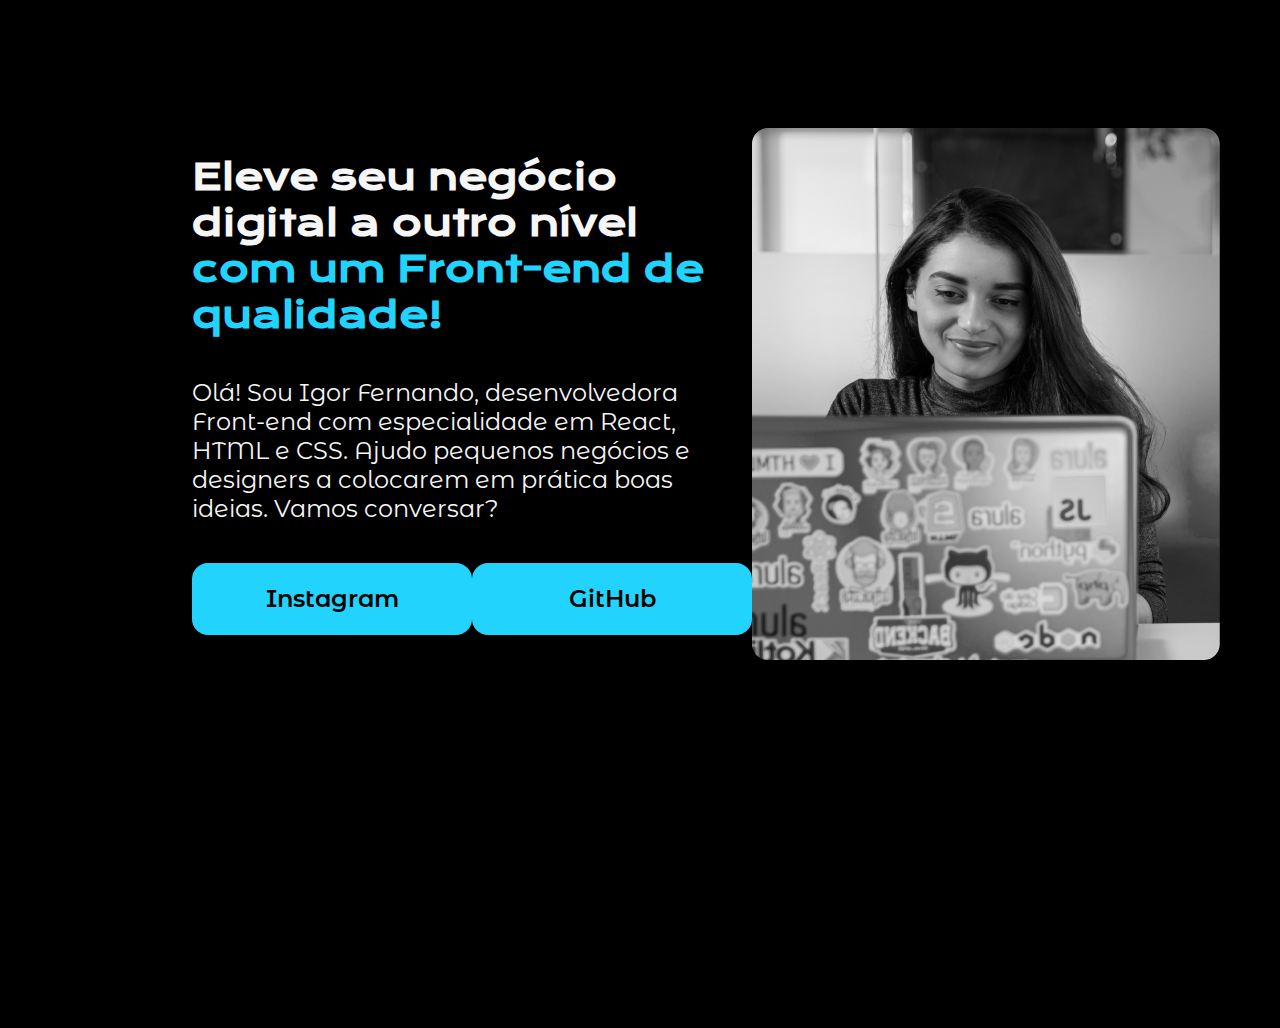
==== index.html @ 33a17978 "Initial commit" ====
<!DOCTYPE html>
<html lang="pt-br">
<head>
    <meta charset="UTF-8">
    <meta http-equiv="X-UA-Compatible" content="IE=edge">
    <meta name="viewport" content="width=device-width, initial-scale=1.0">
    <title>Portifolio</title>
    <!--rel - indica qual a relacao de um documento html com um documento css-->
    <link rel="stylesheet" href="style.css"> <!--link - e como se importasse um arquivo-->
</head>
<body>
    <header></header>
    <main class="apresentacao">
        <section class="apresentacao__conteudo"><!--padrao de nome de classes - <nome_classe_elemento_pai>__<nome_classe_elemento_filho>-->
            <h1 class="apresentacao__conteudo__titulo">Eleve seu negócio digital a outro nível 
                <strong class="titulo-destaque">com um Front-end de qualidade!</strong></h1>
            <p class="apresentacao__conteudo__texto">Olá! Sou Igor Fernando, desenvolvedora Front-end com especialidade em React, HTML e CSS. Ajudo pequenos negócios e designers a colocarem em prática boas ideias. Vamos conversar?</p>
            
            <div class="apresentacao__conteudo__links">
                <a class="apresentacao__conteudo__links__link", href="https://www.instagram.com/igorcasita/">Instagram</a>
                <a class="apresentacao__conteudo__links__link", href="https://github.com/igorfcfs/">GitHub</a>
            </div>
        </section>

        <img src="imagem.png" alt="Foto da Joana Santos programando">
    </main>
    <footer></footer>
</body>
</html>
---- style.css ----
@import url('https://fonts.googleapis.com/css2?family=Krona+One&family=Montserrat+Alternates:wght@400;600&display=swap');

* { /*reset css*/
    margin: 0;
    padding: 0;
}
body {
    height: 100vh; /*viewport height - 100% da tela do navegador*/
    box-sizing: border-box/*content-box*/; /*encolhe o elemento nao deixando o elemento filho sair do elemento pai, que neste caso e o body*/
    background-color: #000000;
    color: #F6F6F6;
}
.titulo-destaque {
    color: #22D4FD;
}
.apresentacao {
    margin: 10% 15%;
    display: flex;
    flex-direction: row;/*padrao*/
    align-items: center;
    justify-content: space-between;
}
.apresentacao__conteudo {
    width: 615px;
    display: flex;
    flex-direction: column;
    gap: 40px;
}

.apresentacao__conteudo__titulo {
    font-size: 36px;
    font-family: 'Krona One', sans-serif;
}

.apresentacao__conteudo__texto {
    font-size: 24px;
    font-family: 'Montserrat Alternates', sans-serif;
}

.apresentacao__conteudo__links {
    display: flex;
    justify-content: space-between;
}
.apresentacao__conteudo__links__link {
    background-color: #22D4FD;
    width: 280px;
    text-align: center;
    border-radius: 16px;
    font-size: 24px;
    font-weight: 600;
    padding: 21.5px 0px;
    text-decoration: none;
    color: #000000;
    font-family: 'Montserrat Alternates', sans-serif;
}
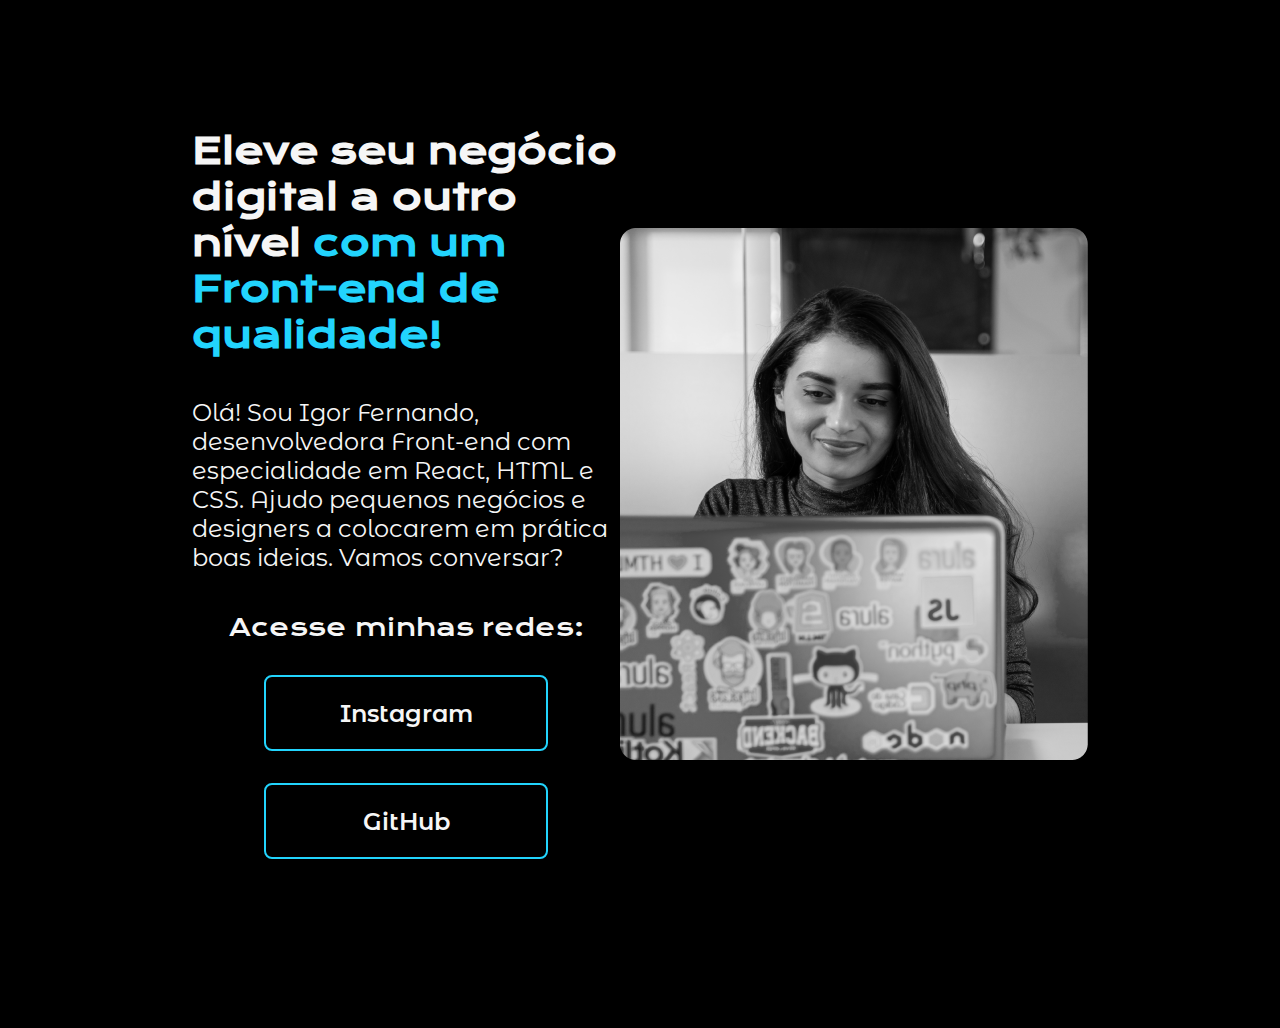
==== commit 8db8eee6: "Preparando o layout do projeto" ====
--- a/index.html
+++ b/index.html
@@ -17,6 +17,7 @@
             <p class="apresentacao__conteudo__texto">Olá! Sou Igor Fernando, desenvolvedora Front-end com especialidade em React, HTML e CSS. Ajudo pequenos negócios e designers a colocarem em prática boas ideias. Vamos conversar?</p>
             
             <div class="apresentacao__conteudo__links">
+                <h2 class="apresentacao__conteudo__links__subtitulo">Acesse minhas redes:</h2>
                 <a class="apresentacao__conteudo__links__link", href="https://www.instagram.com/igorcasita/">Instagram</a>
                 <a class="apresentacao__conteudo__links__link", href="https://github.com/igorfcfs/">GitHub</a>
             </div>
--- a/style.css
+++ b/style.css
@@ -39,17 +39,26 @@
 
 .apresentacao__conteudo__links {
     display: flex;
+    flex-direction: column;
     justify-content: space-between;
+    align-items: center;
+    gap: 32px;
 }
 .apresentacao__conteudo__links__link {
-    background-color: #22D4FD;
+    border: 2px solid #22D4FD;
     width: 280px;
     text-align: center;
-    border-radius: 16px;
+    border-radius: 8px;
     font-size: 24px;
     font-weight: 600;
     padding: 21.5px 0px;
     text-decoration: none;
-    color: #000000;
+    color: #F6F6F6;
     font-family: 'Montserrat Alternates', sans-serif;
+}
+
+.apresentacao__conteudo__links__subtitulo {
+    font-family: 'Krona One', sans-serif;
+    font-weight: 400;
+    font-size: 24px;
 }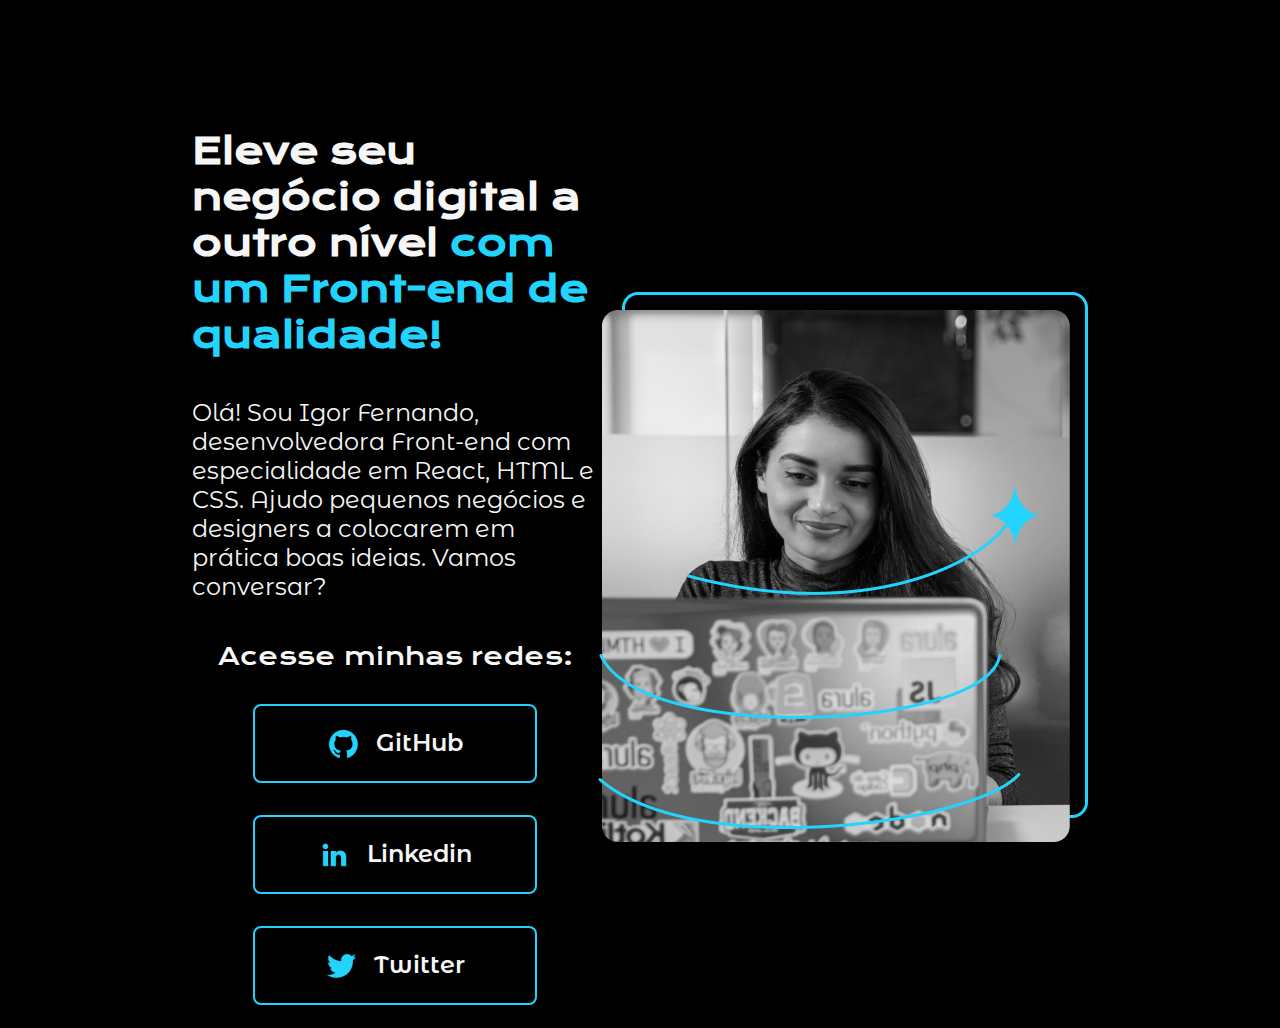
==== commit 1e09c4e0: "Criando icones clicaveis" ====
--- a/index.html
+++ b/index.html
@@ -18,12 +18,22 @@
             
             <div class="apresentacao__conteudo__links">
                 <h2 class="apresentacao__conteudo__links__subtitulo">Acesse minhas redes:</h2>
-                <a class="apresentacao__conteudo__links__link", href="https://www.instagram.com/igorcasita/">Instagram</a>
-                <a class="apresentacao__conteudo__links__link", href="https://github.com/igorfcfs/">GitHub</a>
+                <a class="apresentacao__conteudo__links__link", href="https://github.com/igorfcfs/">
+                    <img src="assets\github.png" alt="Icone do github">
+                    GitHub
+                </a>
+                <a class="apresentacao__conteudo__links__link", href="https://linkedin.com/in/igorfcfs/">
+                    <img src="assets\linkedin.png" alt="Icone do linkedin">
+                    Linkedin
+                </a>
+                <a class="apresentacao__conteudo__links__link", href="https://twitter.com/igorfcfs/">
+                    <img src="assets\twitter.png" alt="Icone do Twitter/X">
+                    Twitter
+                </a>
             </div>
         </section>
 
-        <img src="imagem.png" alt="Foto da Joana Santos programando">
+        <img src="./assets/Imagem.png" alt="Foto da Joana Santos programando">
     </main>
     <footer></footer>
 </body>
--- a/style.css
+++ b/style.css
@@ -45,6 +45,9 @@
     gap: 32px;
 }
 .apresentacao__conteudo__links__link {
+    display: flex;
+    justify-content: center;
+    gap: 16px;
     border: 2px solid #22D4FD;
     width: 280px;
     text-align: center;
@@ -57,6 +60,11 @@
     font-family: 'Montserrat Alternates', sans-serif;
 }
 
+.apresentacao__conteudo__links__link:hover {
+    /* border-color: #332777; */
+    background-color: #272727;
+}
+
 .apresentacao__conteudo__links__subtitulo {
     font-family: 'Krona One', sans-serif;
     font-weight: 400;
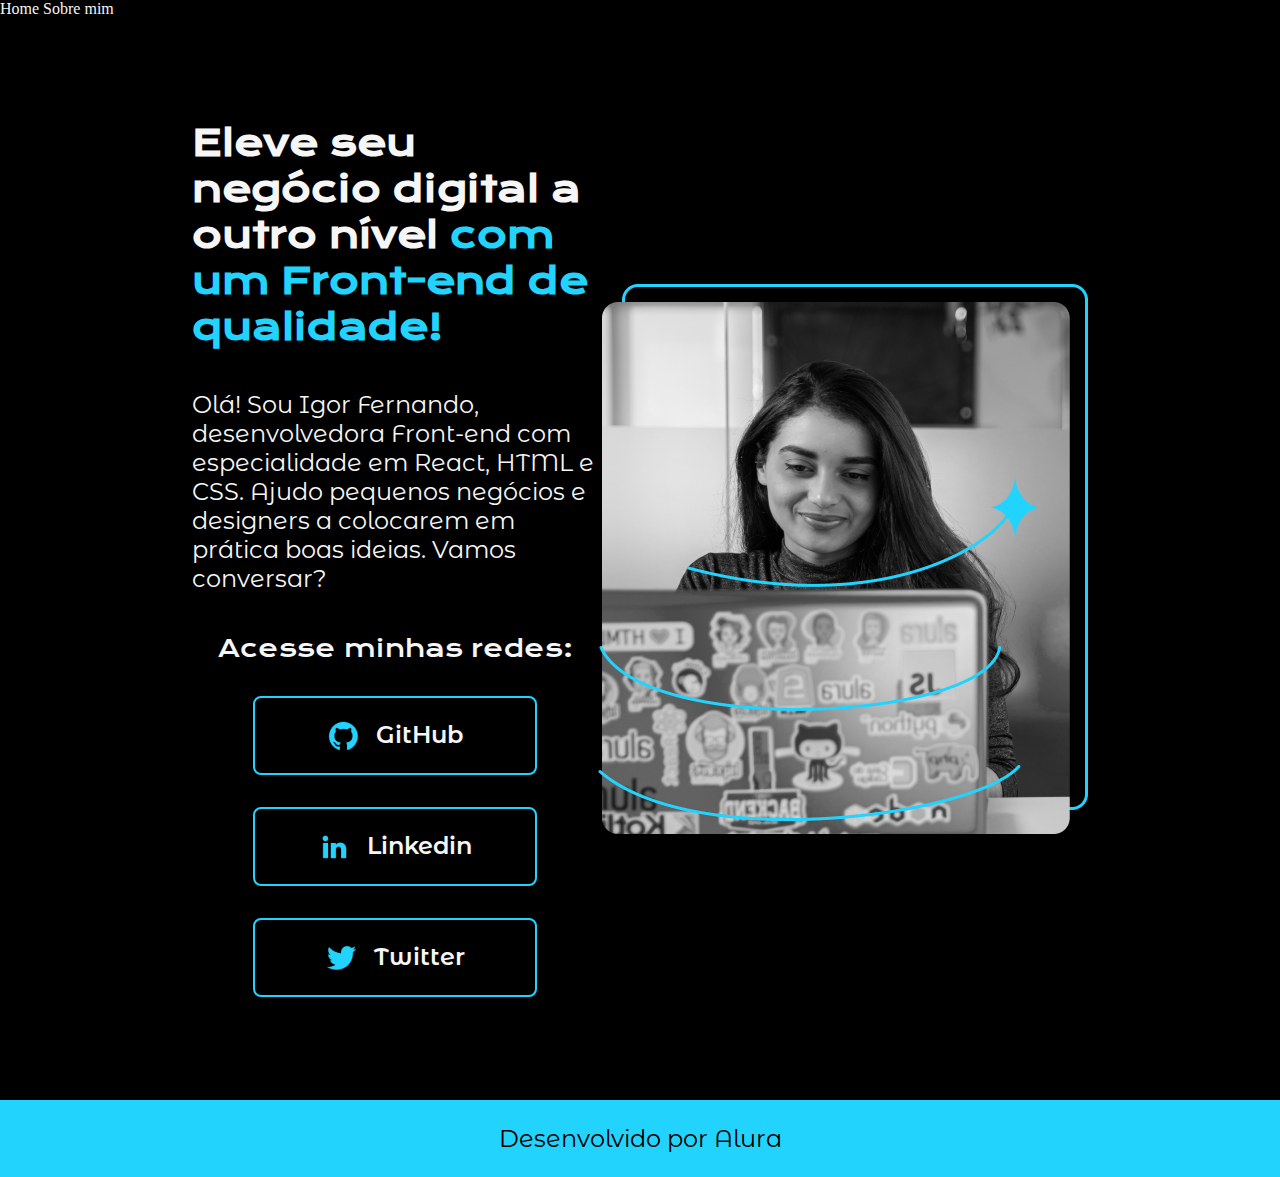
==== commit b567fff3: "Criando header e footer" ====
--- a/index.html
+++ b/index.html
@@ -9,7 +9,12 @@
     <link rel="stylesheet" href="style.css"> <!--link - e como se importasse um arquivo-->
 </head>
 <body>
-    <header></header>
+    <header class="cabecalho">
+        <nav class="cabecalho__menu">
+            <a class="cabecalho__menu__link">Home</a>
+            <a class="cabecalho__menu__link">Sobre mim</a>
+        </nav>
+    </header>
     <main class="apresentacao">
         <section class="apresentacao__conteudo"><!--padrao de nome de classes - <nome_classe_elemento_pai>__<nome_classe_elemento_filho>-->
             <h1 class="apresentacao__conteudo__titulo">Eleve seu negócio digital a outro nível 
@@ -35,6 +40,8 @@
 
         <img src="./assets/Imagem.png" alt="Foto da Joana Santos programando">
     </main>
-    <footer></footer>
+    <footer class="rodape">
+        <p>Desenvolvido por Alura</p>
+    </footer>
 </body>
 </html>
--- a/style.css
+++ b/style.css
@@ -14,7 +14,7 @@
     color: #22D4FD;
 }
 .apresentacao {
-    margin: 10% 15%;
+    margin: 8% 15%;
     display: flex;
     flex-direction: row;/*padrao*/
     align-items: center;
@@ -69,4 +69,14 @@
     font-family: 'Krona One', sans-serif;
     font-weight: 400;
     font-size: 24px;
+}
+
+.rodape {
+    padding: 24px;
+    color: #000000;
+    background-color: #22D4FD;
+    text-align: center;
+    font-family: 'Montserrat Alternates', sans-serif;
+    font-weight: 400;
+    font-size: 24px;
 }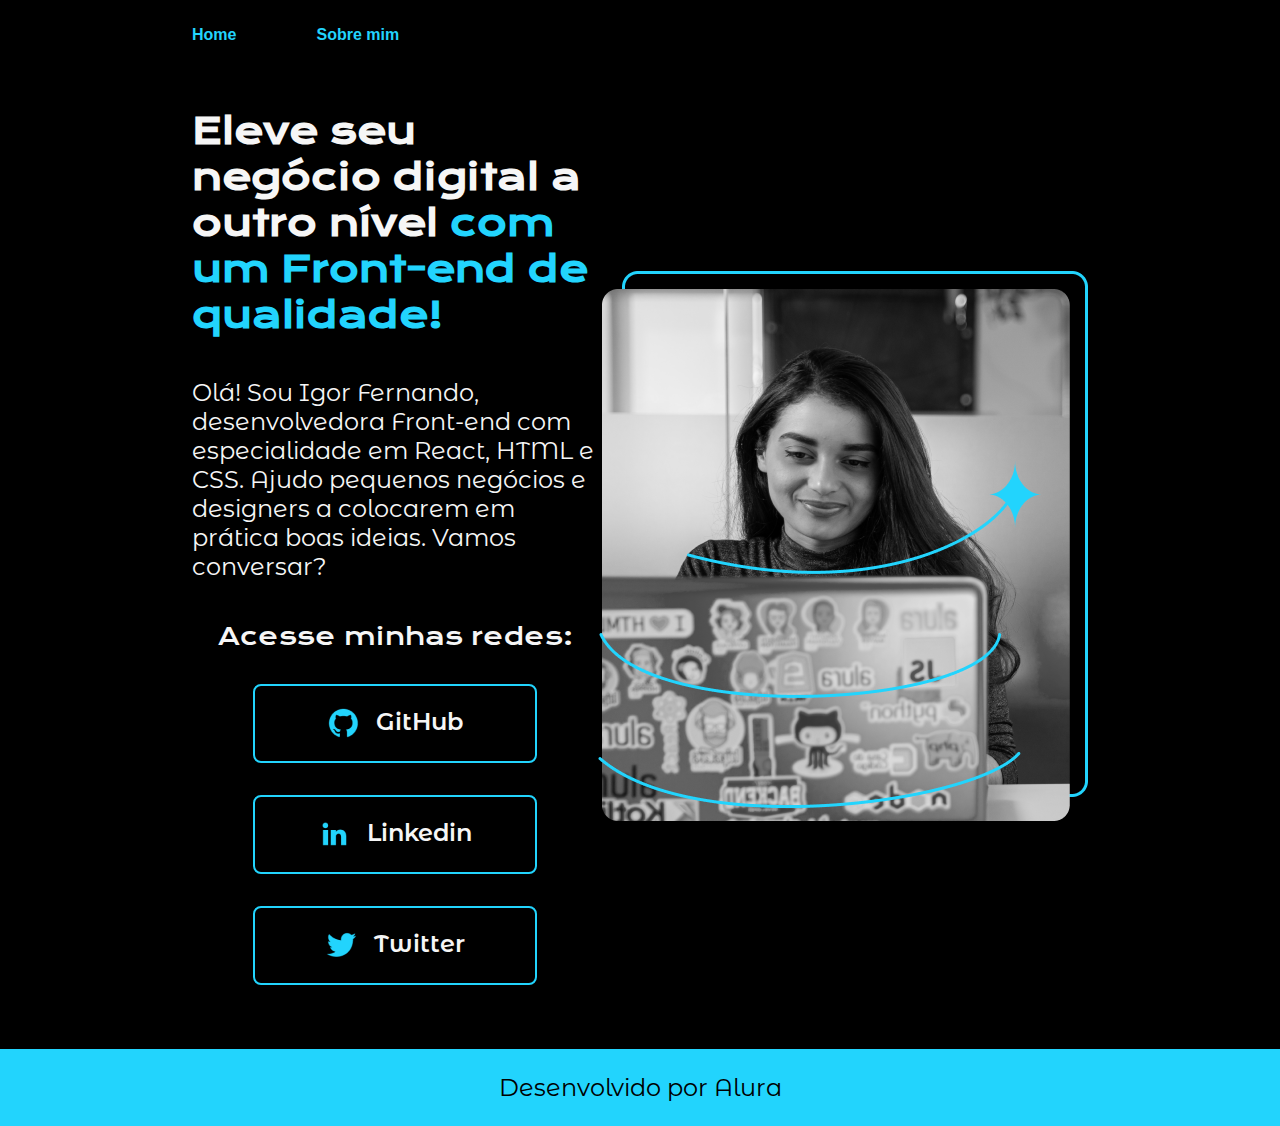
==== commit c96ed6c7: "Navegando entre paginas" ====
--- a/index.html
+++ b/index.html
@@ -6,13 +6,13 @@
     <meta name="viewport" content="width=device-width, initial-scale=1.0">
     <title>Portifolio</title>
     <!--rel - indica qual a relacao de um documento html com um documento css-->
-    <link rel="stylesheet" href="style.css"> <!--link - e como se importasse um arquivo-->
+    <link rel="stylesheet" href="./styles/style.css"> <!--link - e como se importasse um arquivo-->
 </head>
 <body>
     <header class="cabecalho">
         <nav class="cabecalho__menu">
-            <a class="cabecalho__menu__link">Home</a>
-            <a class="cabecalho__menu__link">Sobre mim</a>
+            <a class="cabecalho__menu__link" href="index.html">Home</a>
+            <a class="cabecalho__menu__link" href="about.html">Sobre mim</a>
         </nav>
     </header>
     <main class="apresentacao">
--- a/styles/style.css
+++ b/styles/style.css
@@ -0,0 +1,99 @@
+@import url('https://fonts.googleapis.com/css2?family=Krona+One&family=Montserrat+Alternates:wght@400;600&display=swap');
+
+* { /*reset css*/
+    margin: 0;
+    padding: 0;
+}
+body {
+    height: 100vh; /*viewport height - 100% da tela do navegador*/
+    box-sizing: border-box/*content-box*/; /*encolhe o elemento nao deixando o elemento filho sair do elemento pai, que neste caso e o body*/
+    background-color: #000000;
+    color: #F6F6F6;
+}
+.titulo-destaque {
+    color: #22D4FD;
+}
+.apresentacao {
+    margin: 5% 15%;
+    display: flex;
+    flex-direction: row;/*padrao*/
+    align-items: center;
+    justify-content: space-between;
+}
+.apresentacao__conteudo {
+    width: 615px;
+    display: flex;
+    flex-direction: column;
+    gap: 40px;
+}
+
+.apresentacao__conteudo__titulo {
+    font-size: 36px;
+    font-family: 'Krona One', sans-serif;
+}
+
+.apresentacao__conteudo__texto {
+    font-size: 24px;
+    font-family: 'Montserrat Alternates', sans-serif;
+}
+
+.apresentacao__conteudo__links {
+    display: flex;
+    flex-direction: column;
+    justify-content: space-between;
+    align-items: center;
+    gap: 32px;
+}
+.apresentacao__conteudo__links__link {
+    display: flex;
+    justify-content: center;
+    gap: 16px;
+    border: 2px solid #22D4FD;
+    width: 280px;
+    text-align: center;
+    border-radius: 8px;
+    font-size: 24px;
+    font-weight: 600;
+    padding: 21.5px 0px;
+    text-decoration: none;
+    color: #F6F6F6;
+    font-family: 'Montserrat Alternates', sans-serif;
+}
+
+.apresentacao__conteudo__links__link:hover {
+    /* border-color: #332777; */
+    background-color: #272727;
+}
+
+.apresentacao__conteudo__links__subtitulo {
+    font-family: 'Krona One', sans-serif;
+    font-weight: 400;
+    font-size: 24px;
+}
+
+.rodape {
+    padding: 24px;
+    color: #000000;
+    background-color: #22D4FD;
+    text-align: center;
+    font-family: 'Montserrat Alternates', sans-serif;
+    font-weight: 400;
+    font-size: 24px;
+}
+
+.cabecalho {
+    padding: 2% 0% 0% 15%;
+}
+
+.cabecalho__menu {
+    display: flex;
+    gap: 80px;
+}
+
+.cabecalho__menu__link {
+    font-family: 'Montserrat', sans-serif;
+    font-weight: 600;
+    size: 24px;
+    color: #22D4FD;
+    text-decoration: none;
+}